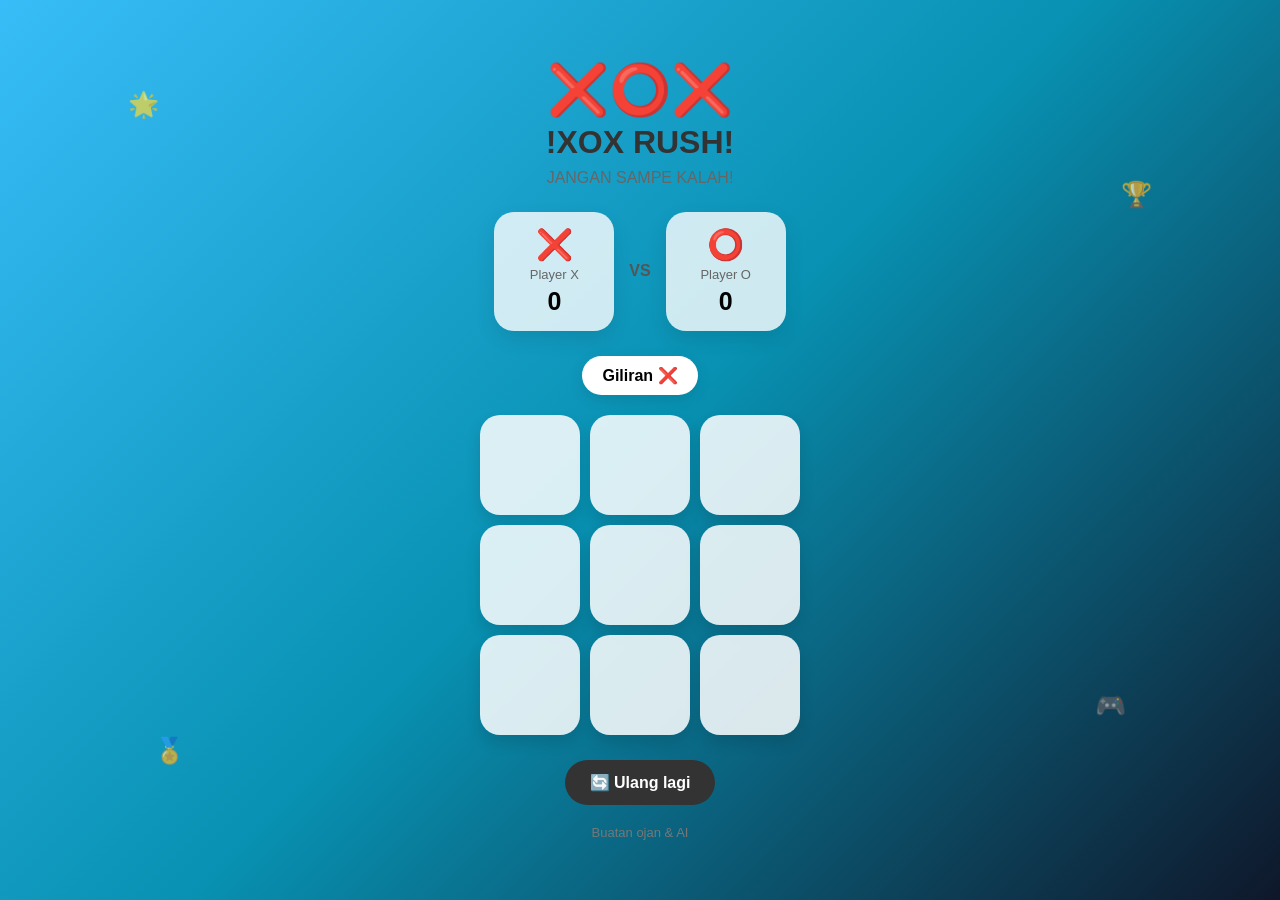
==== index.html @ 882d87e8 "Rename index1.html to index.html" ====
<!DOCTYPE html>
<html lang="id">
<head>
    <meta charset="UTF-8">
    <meta name="viewport" content="width=device-width, initial-scale=1.0">

    <title>XOX ARENA🔥</title>

    <link rel="stylesheet" href="style.css">
</head>

<body>

    <div class="container">

        <div class="floating">🌟</div>
        <div class="floating">🏆</div>
        <div class="floating">🏅</div>
        <div class="floating">🎮</div>

        <header>
            <div class="logo">❌⭕❌</div>

            <h1>!XOX RUSH!</h1>

            <p class="subtitle">
                JANGAN SAMPE KALAH!
            </p>
        </header>

        <section class="score-board">

            <div class="player x-player">
                <span>❌</span>
                <p>Player X</p>
                <strong id="scoreX">0</strong>
            </div>

            <div class="vs">
                VS
            </div>

            <div class="player o-player">
                <span>⭕</span>
                <p>Player O</p>
                <strong id="scoreO">0</strong>
            </div>

        </section>

        <div class="status" id="status">
            Giliran ❌
        </div>

        <main class="game-board" id="gameBoard">

            <button class="cell"></button>
            <button class="cell"></button>
            <button class="cell"></button>

            <button class="cell"></button>
            <button class="cell"></button>
            <button class="cell"></button>

            <button class="cell"></button>
            <button class="cell"></button>
            <button class="cell"></button>

        </main>

        <button class="reset-button" id="resetButton">
            🔄 Ulang lagi
        </button>

        <p class="footer">
            Buatan ojan & AI 
        </p>

    </div>

    <div class="win-popup" id="winPopup">

        <div class="popup-box">

            <div class="confetti">🎉</div>

            <h2 id="winnerText">
                Player X Menang!
            </h2>

            <p>
                YEAYY KAMU MENANG🏆
            </p>

            <button id="nextButton">
                Lanjutin dong 
            </button>

        </div>

    </div>

    <script src="script.js"></script>

</body>
</html>
---- style.css ----
* {
    box-sizing: border-box;
    margin: 0;
    padding: 0;
}

body {
    font-family: Arial, sans-serif;
    min-height: 100vh;

    display: flex;
    justify-content: center;
    align-items: center;

    background: linear-gradient(
        135deg,
        #38BDF8,
        #0891B2,
        #0F172A


    );

    overflow-x: hidden;
}

.container {
    width: 100%;
    max-width: 500px;
    padding: 25px;
    text-align: center;
    position: relative;
}

header {
    animation: muncul 0.8s ease;
}

.logo {
    font-size: 50px;
    animation: goyang 2s infinite ease-in-out;
}

h1 {
    color: #333;
    font-size: 32px;
    margin-top: 5px;
}

.subtitle {
    color: #666;
    margin-top: 8px;
}

.score-board {
    display: flex;
    align-items: center;
    justify-content: center;

    gap: 15px;
    margin: 25px 0;
}

.player {
    background: rgba(255,255,255,0.8);
    padding: 15px;
    border-radius: 20px;

    width: 120px;

    box-shadow: 0 8px 20px rgba(0,0,0,0.1);

    transition: 0.3s;
}

.player:hover {
    transform: translateY(-5px) rotate(2deg);
}

.player span {
    font-size: 30px;
}

.player p {
    font-size: 13px;
    margin: 5px 0;
    color: #666;
}

.player strong {
    font-size: 25px;
}

.vs {
    font-weight: bold;
    color: #555;
}

.status {
    display: inline-block;

    padding: 10px 20px;
    margin-bottom: 20px;

    background: white;
    border-radius: 50px;

    font-weight: bold;

    box-shadow: 0 5px 15px rgba(0,0,0,0.1);

    animation: pulse 1.5s infinite;
}

.game-board {
    width: 320px;
    max-width: 100%;

    margin: auto;

    display: grid;
    grid-template-columns: repeat(3, 1fr);
    gap: 10px;
}

.cell {
    aspect-ratio: 1;

    border: none;
    border-radius: 20px;

    background: rgba(255,255,255,0.85);

    font-size: 55px;
    font-weight: bold;

    cursor: pointer;

    box-shadow:
        0 8px 15px rgba(0,0,0,0.12);

    transition:
        transform 0.2s,
        background 0.2s;
}

.cell:hover {
    transform: scale(1.05) rotate(2deg);
    background: white;
}

.cell:active {
    transform: scale(0.9);
}

.cell.x {
    animation: pop 0.35s ease;
}

.cell.o {
    animation: pop 0.35s ease;
}

.reset-button {
    margin-top: 25px;

    border: none;
    border-radius: 50px;

    padding: 13px 25px;

    background: #333;
    color: white;

    font-size: 16px;
    font-weight: bold;

    cursor: pointer;

    transition: 0.2s;
}

.reset-button:hover {
    transform: scale(1.08);
}

.footer {
    margin-top: 20px;
    color: #777;
    font-size: 13px;
}

/* EMOJI TERBANG */

.floating {
    position: fixed;

    font-size: 25px;

    animation: terbang 5s infinite ease-in-out;

    opacity: 0.7;
}

.floating:nth-child(1) {
    top: 10%;
    left: 10%;
}

.floating:nth-child(2) {
    top: 20%;
    right: 10%;
    animation-delay: 1s;
}

.floating:nth-child(3) {
    bottom: 15%;
    left: 12%;
    animation-delay: 2s;
}

.floating:nth-child(4) {
    bottom: 20%;
    right: 12%;
    animation-delay: 3s;
}

/* POPUP MENANG */

.win-popup {
    position: fixed;
    inset: 0;

    background: rgba(0,0,0,0.45);

    display: none;

    justify-content: center;
    align-items: center;

    padding: 20px;

    z-index: 10;
}

.win-popup.show {
    display: flex;
    animation: muncul 0.3s ease;
}

.popup-box {
    background: white;

    width: 100%;
    max-width: 350px;

    padding: 35px 25px;

    text-align: center;

    border-radius: 30px;

    box-shadow: 0 20px 50px rgba(0,0,0,0.2);

    animation: loncat 0.5s ease;
}

.confetti {
    font-size: 60px;

    animation: muter 1s infinite;
}

.popup-box h2 {
    margin: 10px 0;
}

.popup-box p {
    color: #777;
    margin-bottom: 20px;
}

#nextButton {
    border: none;
    border-radius: 50px;

    padding: 12px 25px;

    background: #333;
    color: white;

    font-weight: bold;

    cursor: pointer;
}

/* ANIMASI */

@keyframes muncul {
    from {
        opacity: 0;
        transform: translateY(20px);
    }

    to {
        opacity: 1;
        transform: translateY(0);
    }
}

@keyframes pop {
    0% {
        transform: scale(0);
    }

    70% {
        transform: scale(1.2);
    }

    100% {
        transform: scale(1);
    }
}

@keyframes pulse {
    50% {
        transform: scale(1.05);
    }
}

@keyframes goyang {
    0%, 100% {
        transform: rotate(-5deg);
    }

    50% {
        transform: rotate(5deg);
    }
}

@keyframes terbang {
    0%, 100% {
        transform: translateY(0) rotate(0);
    }

    50% {
        transform: translateY(-25px) rotate(15deg);
    }
}

@keyframes loncat {
    0% {
        transform: scale(0.5);
    }

    70% {
        transform: scale(1.1);
    }

    100% {
        transform: scale(1);
    }
}

@keyframes muter {
    from {
        transform: rotate(0deg) scale(1);
    }

    to {
        transform: rotate(360deg) scale(1.1);
    }
}
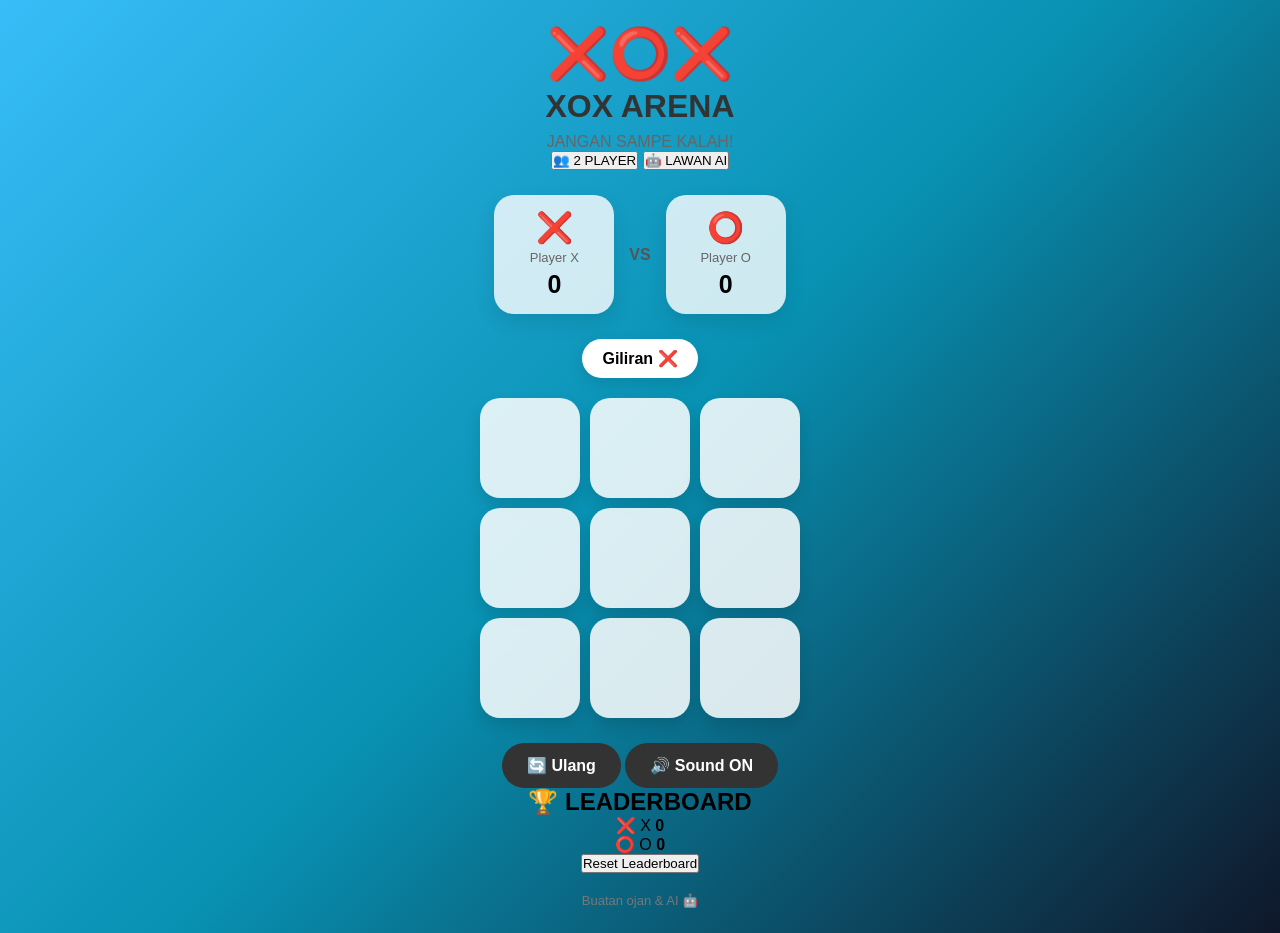
==== commit 52b8ec42: "Update index.html" ====
--- a/index.html
+++ b/index.html
@@ -4,103 +4,194 @@
     <meta charset="UTF-8">
     <meta name="viewport" content="width=device-width, initial-scale=1.0">
 
-    <title>XOX ARENA🔥</title>
+    <title>XOX ARENA 🔥</title>
 
     <link rel="stylesheet" href="style.css">
 </head>
 
 <body>
 
-    <div class="container">
+<div class="background">
+    <div class="orb orb1"></div>
+    <div class="orb orb2"></div>
+</div>
 
-        <div class="floating">🌟</div>
-        <div class="floating">🏆</div>
-        <div class="floating">🏅</div>
-        <div class="floating">🎮</div>
+<div class="container">
 
-        <header>
-            <div class="logo">❌⭕❌</div>
+    <header>
+        <div class="logo">❌⭕❌</div>
 
-            <h1>!XOX RUSH!</h1>
+        <h1>XOX ARENA</h1>
 
-            <p class="subtitle">
-                JANGAN SAMPE KALAH!
-            </p>
-        </header>
+        <p class="subtitle">
+            JANGAN SAMPE KALAH!
+        </p>
+    </header>
 
-        <section class="score-board">
 
-            <div class="player x-player">
-                <span>❌</span>
-                <p>Player X</p>
-                <strong id="scoreX">0</strong>
-            </div>
+    <!-- MODE -->
 
-            <div class="vs">
-                VS
-            </div>
+    <div class="mode-box">
 
-            <div class="player o-player">
-                <span>⭕</span>
-                <p>Player O</p>
-                <strong id="scoreO">0</strong>
-            </div>
-
-        </section>
-
-        <div class="status" id="status">
-            Giliran ❌
-        </div>
-
-        <main class="game-board" id="gameBoard">
-
-            <button class="cell"></button>
-            <button class="cell"></button>
-            <button class="cell"></button>
-
-            <button class="cell"></button>
-            <button class="cell"></button>
-            <button class="cell"></button>
-
-            <button class="cell"></button>
-            <button class="cell"></button>
-            <button class="cell"></button>
-
-        </main>
-
-        <button class="reset-button" id="resetButton">
-            🔄 Ulang lagi
+        <button id="playerMode" class="mode active">
+            👥 2 PLAYER
         </button>
 
-        <p class="footer">
-            Buatan ojan & AI 
-        </p>
+        <button id="aiMode" class="mode">
+            🤖 LAWAN AI
+        </button>
 
     </div>
 
-    <div class="win-popup" id="winPopup">
 
-        <div class="popup-box">
+    <!-- SCORE -->
 
-            <div class="confetti">🎉</div>
+    <section class="score-board">
 
-            <h2 id="winnerText">
-                Player X Menang!
-            </h2>
+        <div class="player x-player">
 
-            <p>
-                YEAYY KAMU MENANG🏆
+            <span>❌</span>
+
+            <p id="nameX">
+                Player X
             </p>
 
-            <button id="nextButton">
-                Lanjutin dong 
-            </button>
+            <strong id="scoreX">
+                0
+            </strong>
 
         </div>
 
+
+        <div class="vs">
+            VS
+        </div>
+
+
+        <div class="player o-player">
+
+            <span>⭕</span>
+
+            <p id="nameO">
+                Player O
+            </p>
+
+            <strong id="scoreO">
+                0
+            </strong>
+
+        </div>
+
+    </section>
+
+
+    <div class="status" id="status">
+        Giliran ❌
     </div>
 
-    <script src="script.js"></script>
+
+    <!-- GAME -->
+
+    <main class="game-board">
+
+        <button class="cell"></button>
+        <button class="cell"></button>
+        <button class="cell"></button>
+
+        <button class="cell"></button>
+        <button class="cell"></button>
+        <button class="cell"></button>
+
+        <button class="cell"></button>
+        <button class="cell"></button>
+        <button class="cell"></button>
+
+    </main>
+
+
+    <!-- BUTTON -->
+
+    <div class="buttons">
+
+        <button class="reset-button" id="resetButton">
+            🔄 Ulang
+        </button>
+
+        <button class="reset-button" id="soundButton">
+            🔊 Sound ON
+        </button>
+
+    </div>
+
+
+    <!-- LEADERBOARD -->
+
+    <div class="leaderboard">
+
+        <h2>🏆 LEADERBOARD</h2>
+
+        <div class="leader-row">
+
+            <span>❌ X</span>
+
+            <strong id="leaderX">
+                0
+            </strong>
+
+        </div>
+
+        <div class="leader-row">
+
+            <span>⭕ O</span>
+
+            <strong id="leaderO">
+                0
+            </strong>
+
+        </div>
+
+        <button id="clearLeaderboard">
+            Reset Leaderboard
+        </button>
+
+    </div>
+
+
+    <p class="footer">
+        Buatan ojan & AI 🤖
+    </p>
+
+</div>
+
+
+<!-- POPUP -->
+
+<div class="win-popup" id="winPopup">
+
+    <div class="popup-box">
+
+        <div class="confetti">
+            🎉
+        </div>
+
+        <h2 id="winnerText">
+            Player X Menang
+        </h2>
+
+        <p id="popupMessage">
+            keren Permainan selesai 🔥
+        </p>
+
+        <button id="nextButton">
+            Lanjutin 🔥
+        </button>
+
+    </div>
+
+</div>
+
+
+<script src="script.js"></script>
 
 </body>
 </html>
